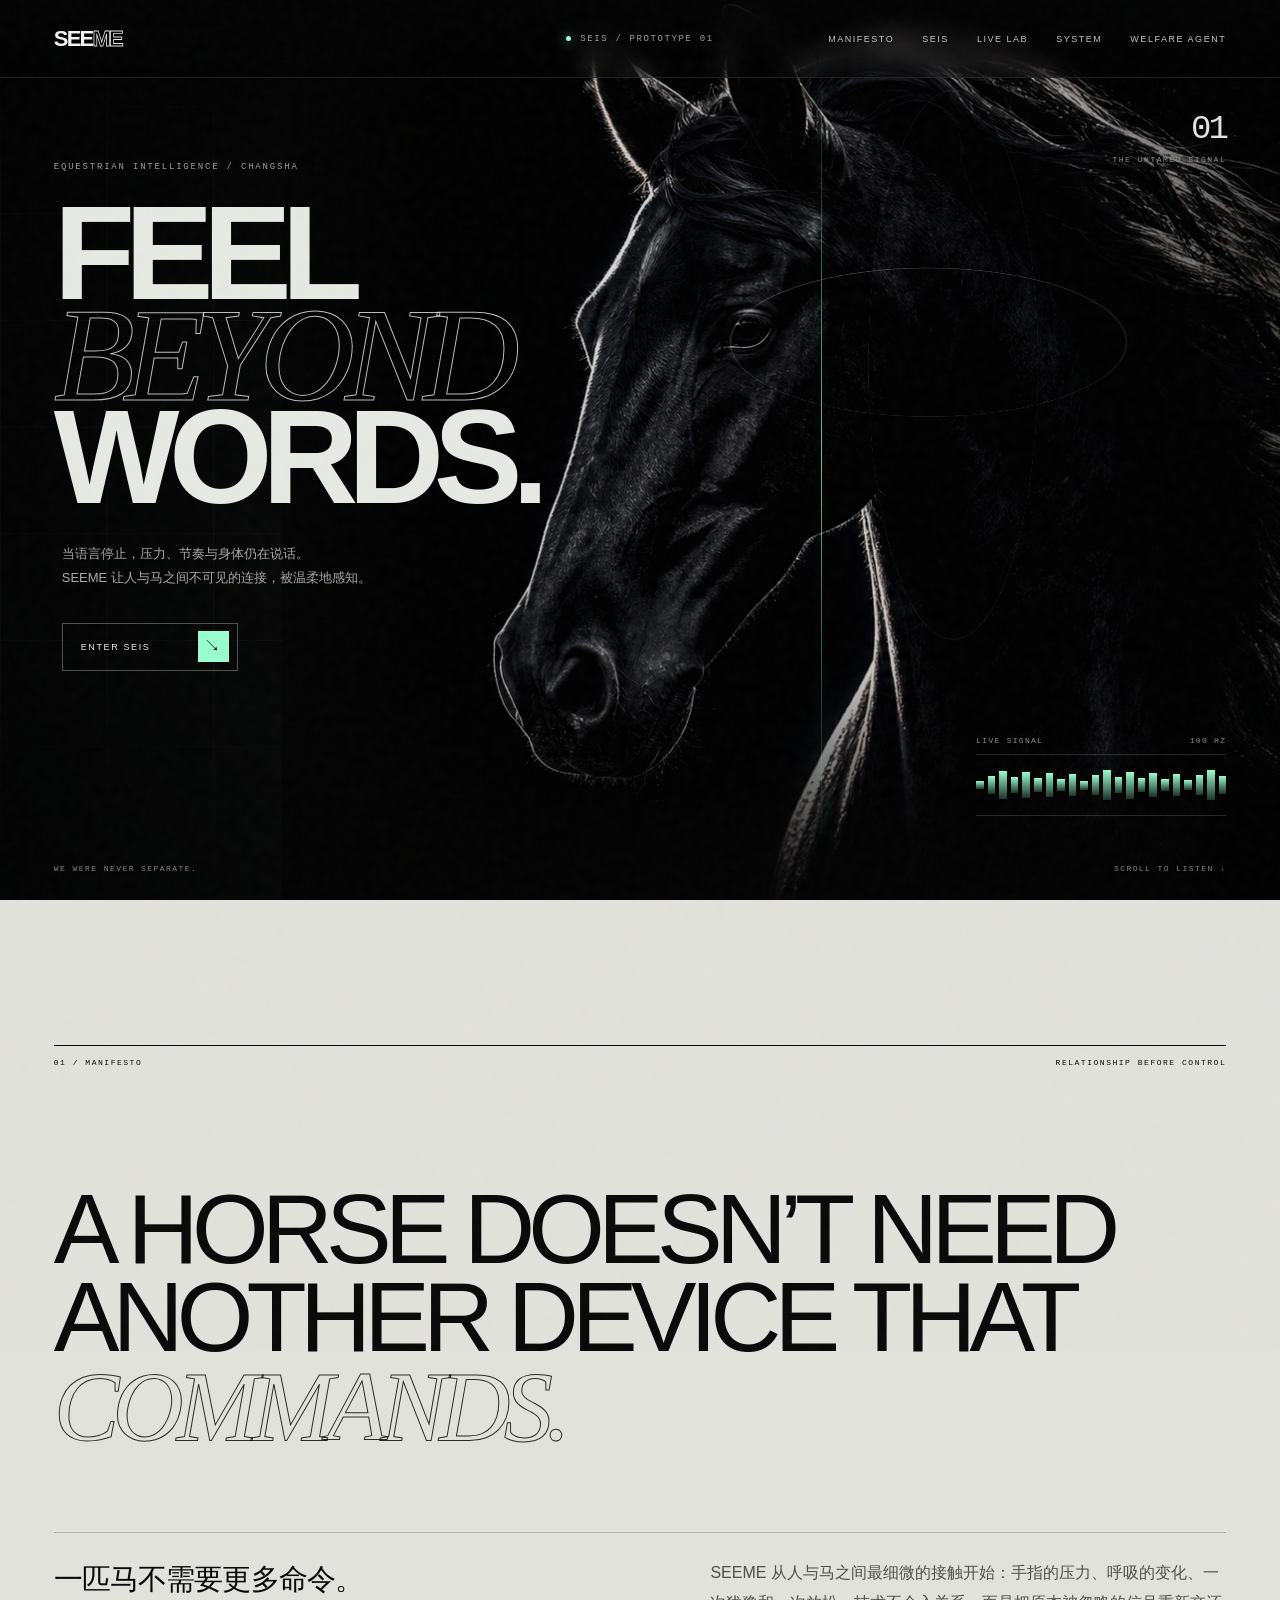
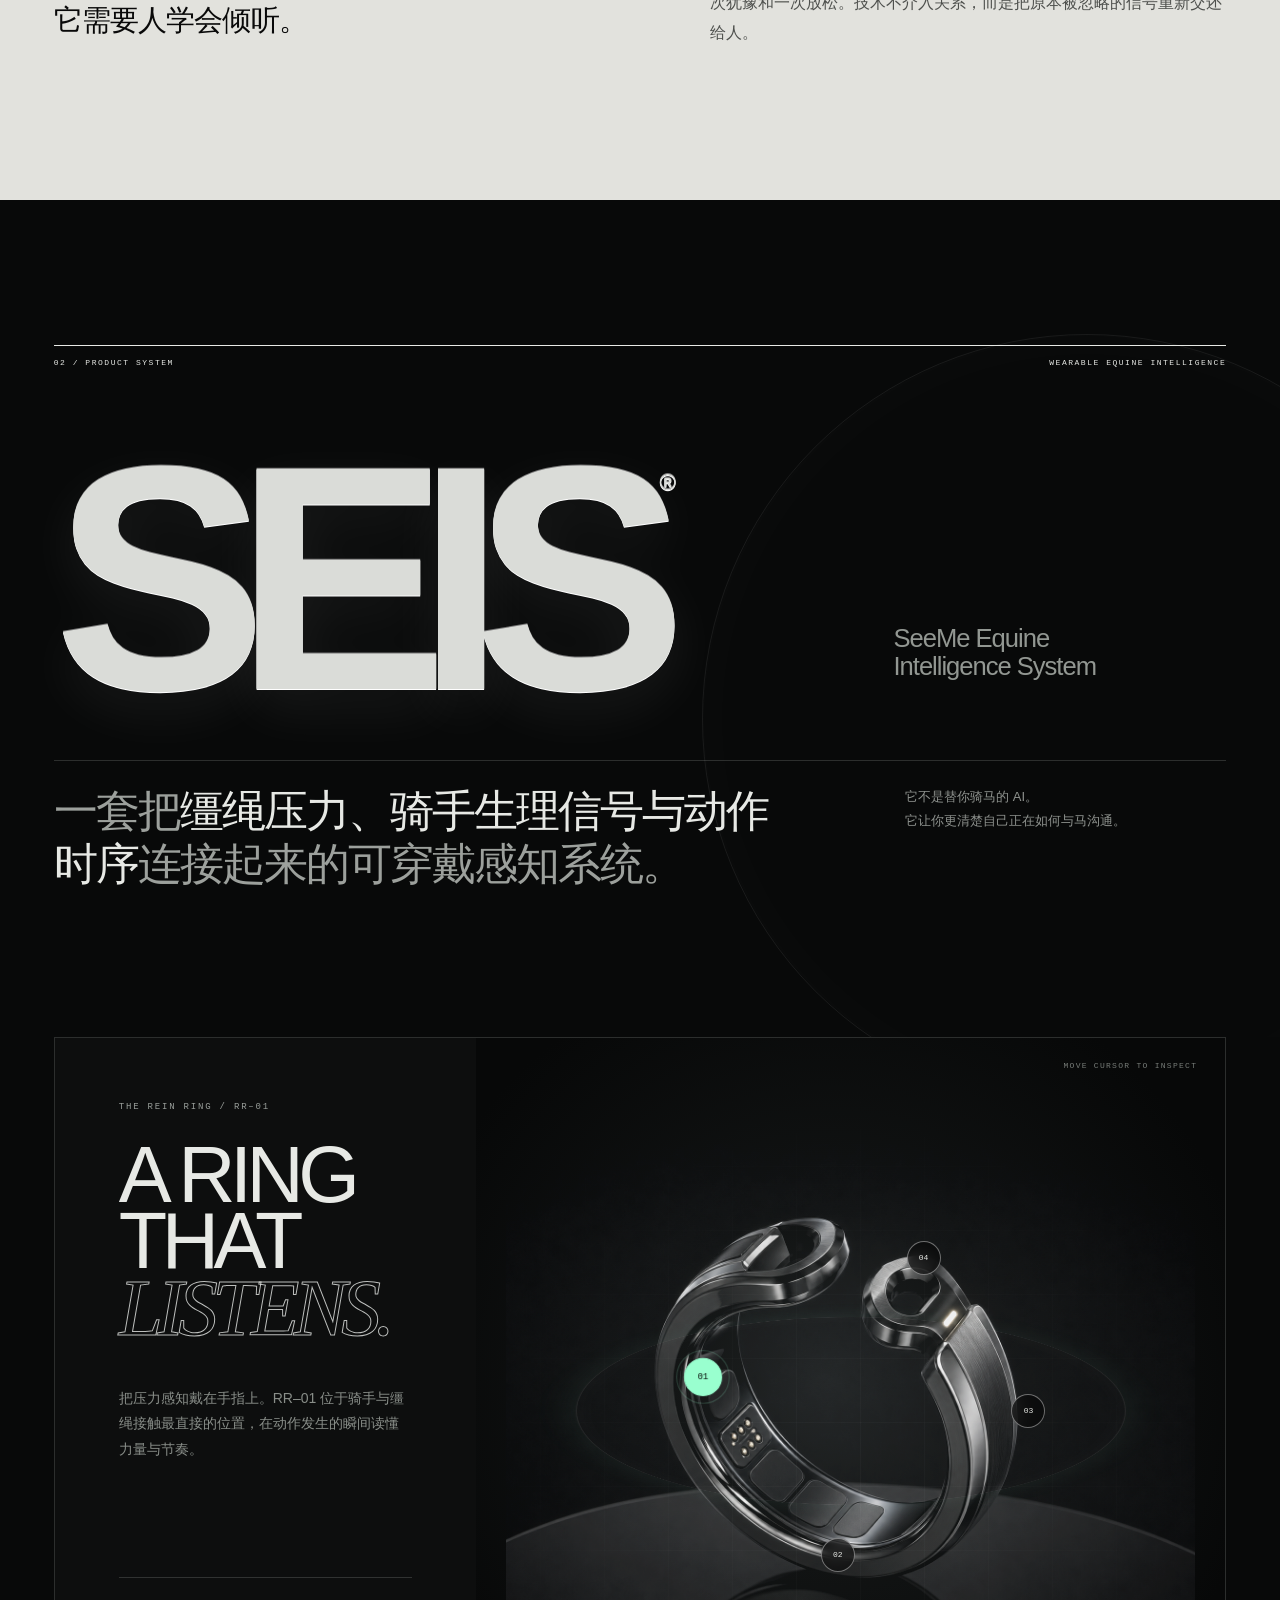
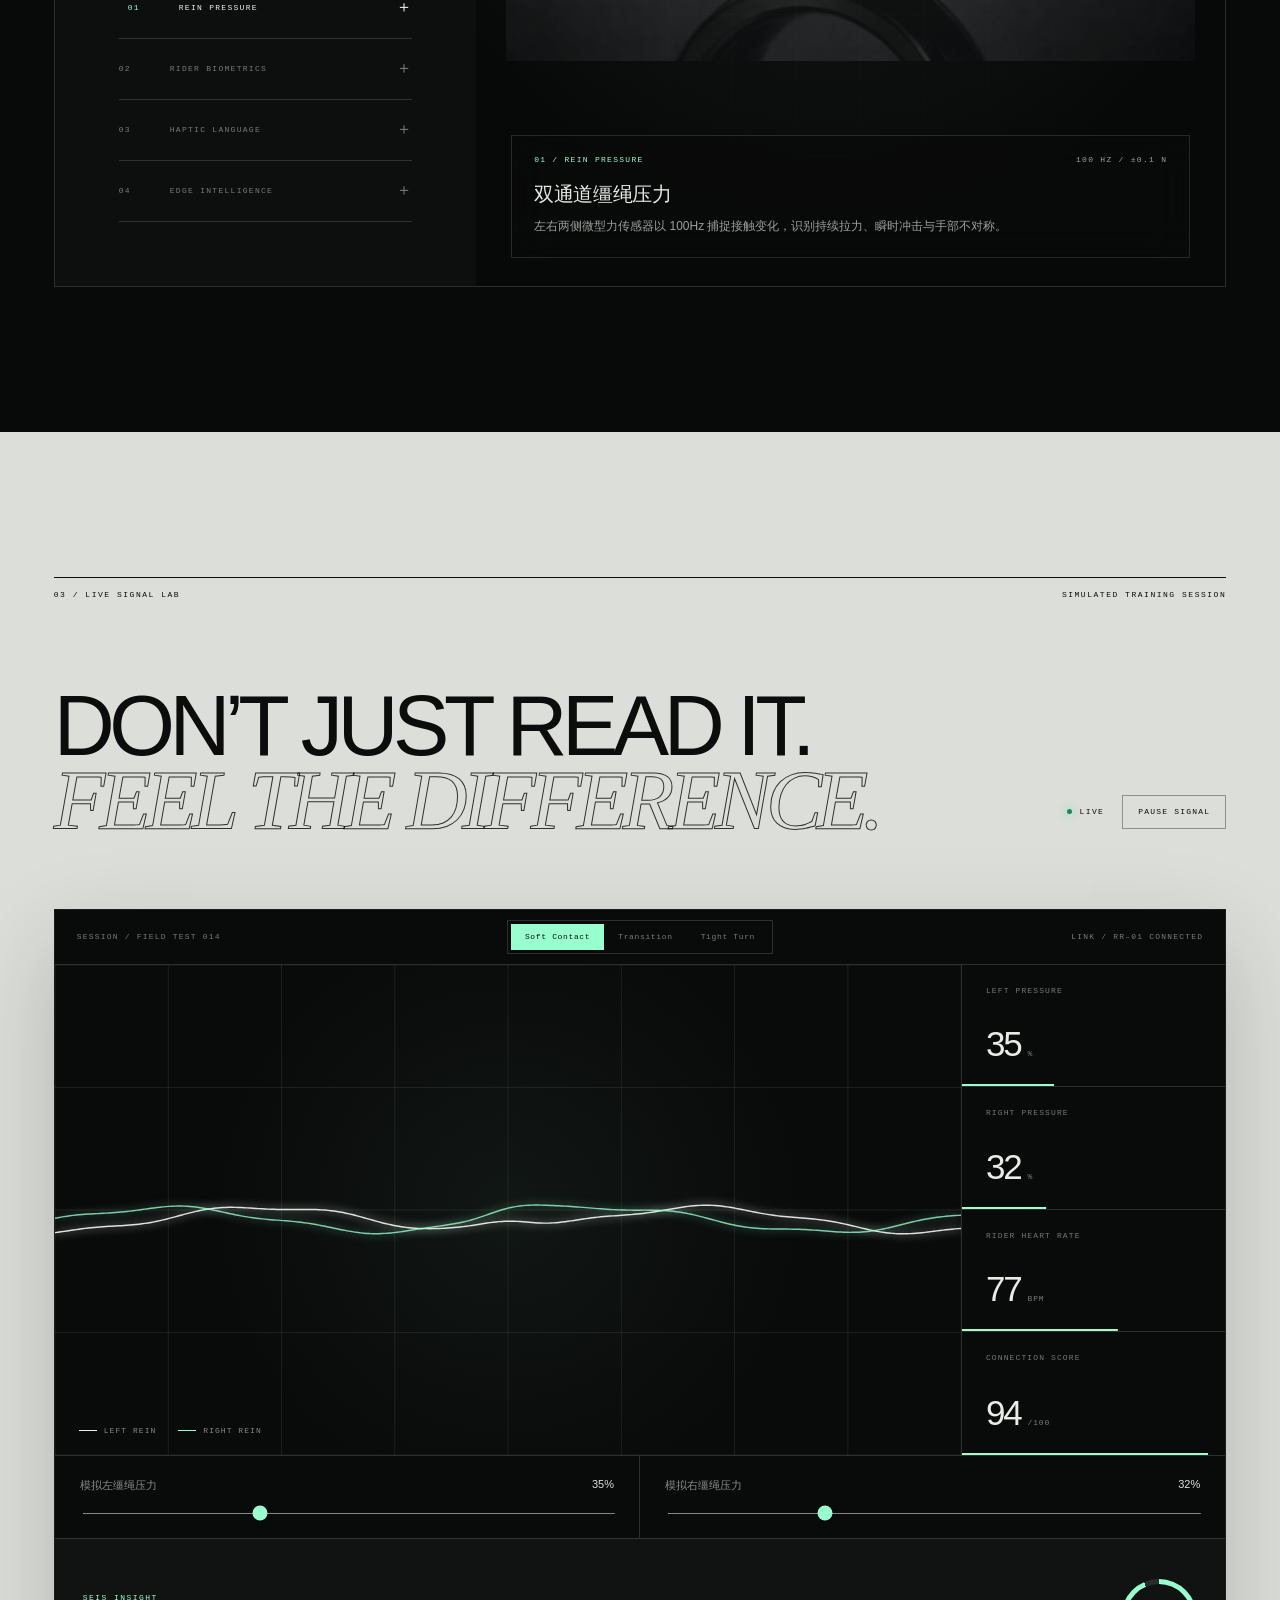
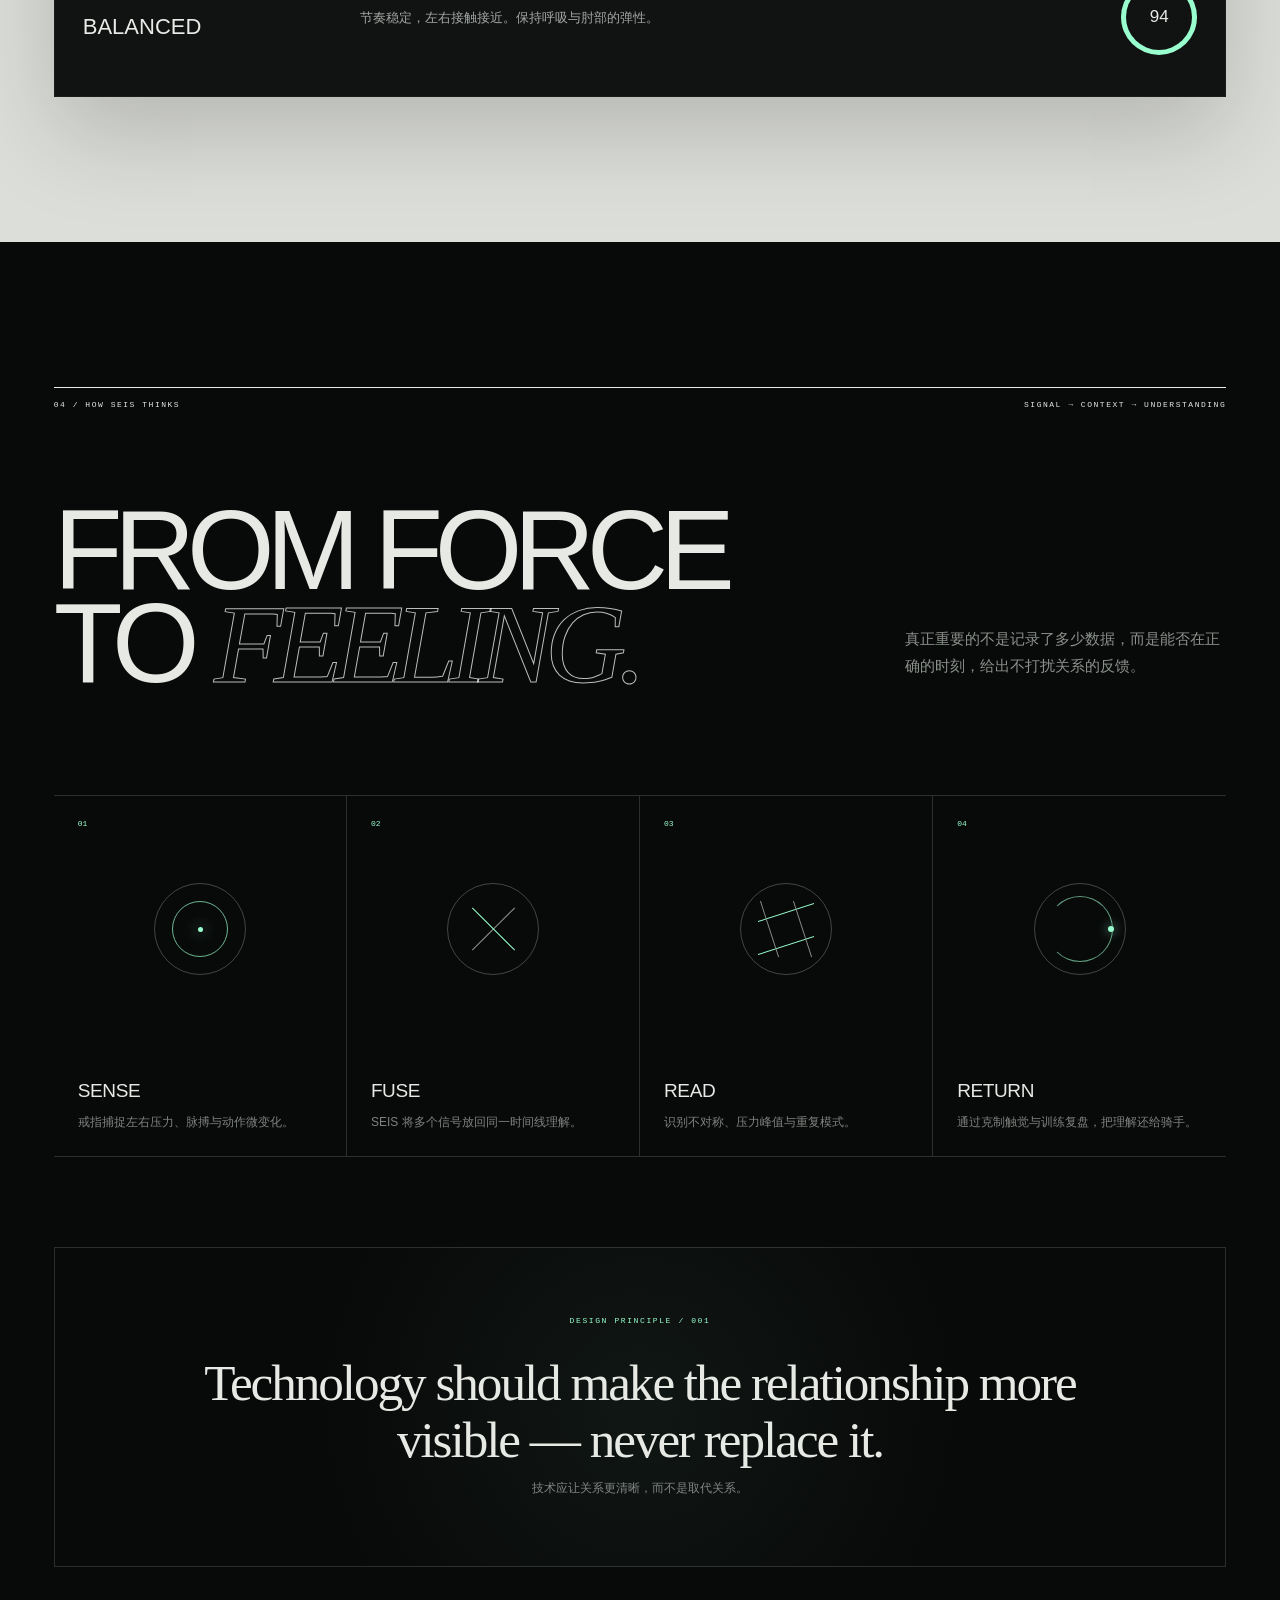
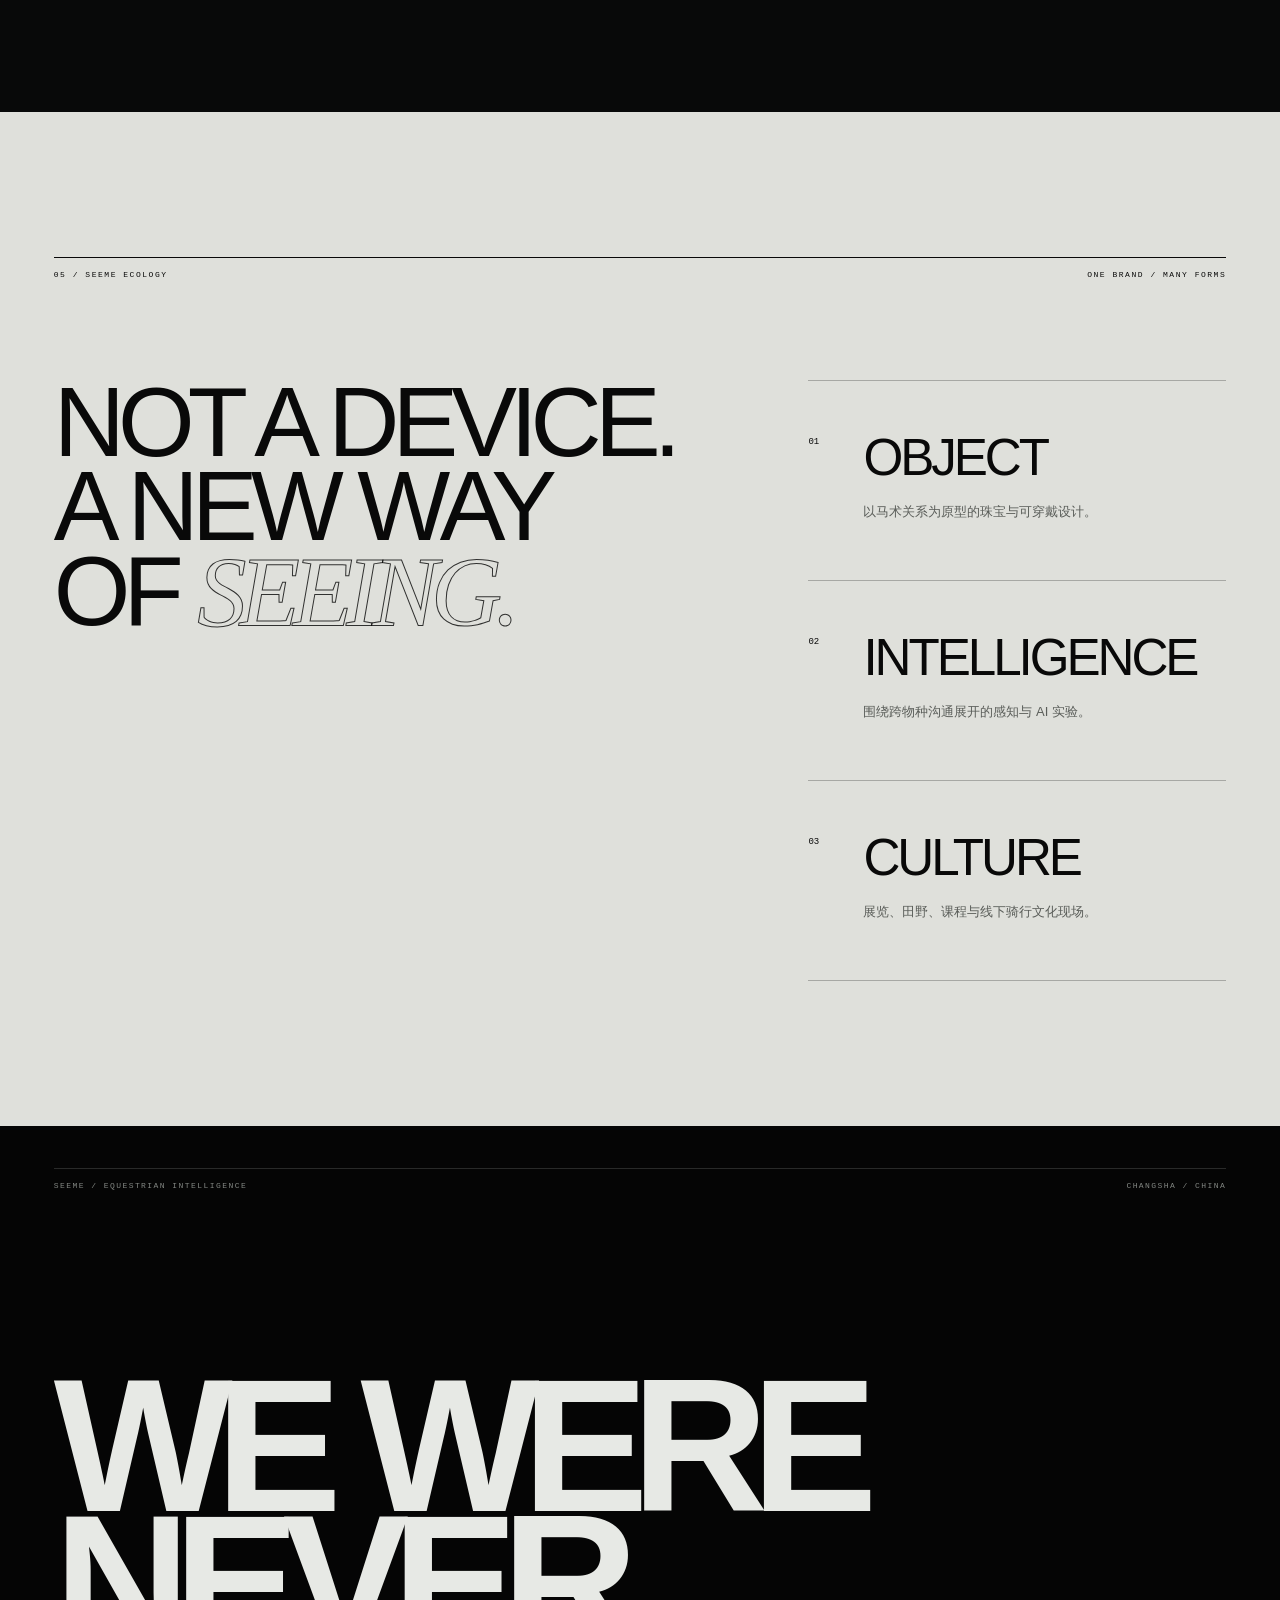
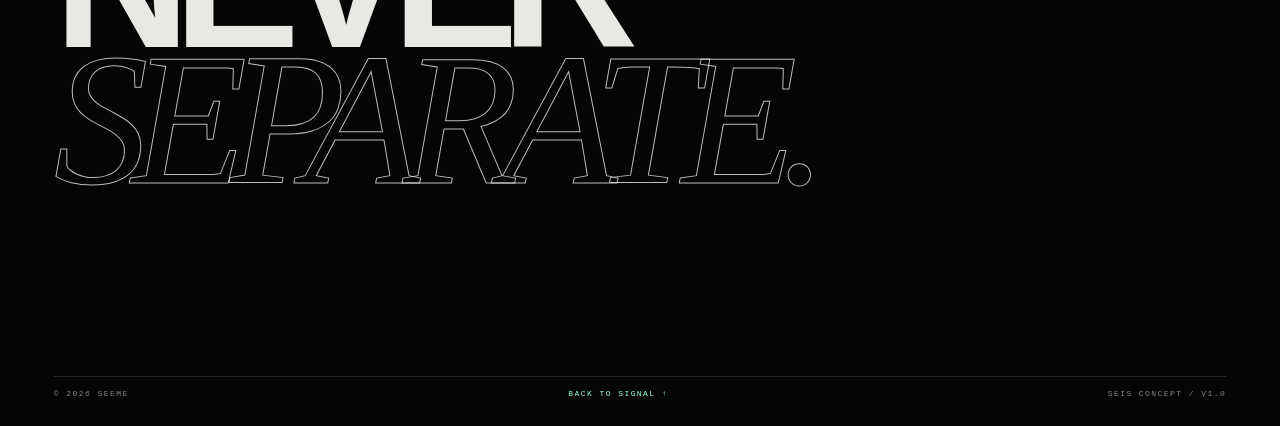
==== index.html @ 35cd60a3 "Publish SEEME homepage and Welfare Agent frontend" ====
<!doctype html>
<html lang="zh-CN">
<head>
  <meta charset="utf-8">
  <base href="/seeme-rings/">
  <meta name="viewport" content="width=device-width, initial-scale=1">
  <meta name="theme-color" content="#050505">
  <meta name="description" content="SEEME 以黑马为视觉核心，通过 SEIS 戒指连接缰绳压力、骑手心率与人与马之间不可见的交流。">
  <meta property="og:title" content="SEEME — SeeMe Equine Intelligence System">
  <meta property="og:description" content="Feel beyond words. 一套把缰绳压力、骑手生理信号与动作时序连接起来的可穿戴感知系统。">
  <meta property="og:type" content="website">
  <title>SEEME — SeeMe Equine Intelligence System</title>
  <link rel="icon" href="/seis-ring.png">
  <link rel="stylesheet" href="/styles.css">
</head>
<body>
  <div class="grain" aria-hidden="true"></div>
  <div class="scroll-progress" aria-hidden="true"></div>

  <header class="site-header">
    <a class="brand" href="#top" aria-label="SEEME 首页">SEE<span>ME</span></a>
    <div class="header-status"><i></i> SEIS / PROTOTYPE 01</div>
    <nav class="nav-links" aria-label="主导航">
      <a href="#philosophy">Manifesto</a>
      <a href="#seis">SEIS</a>
      <a href="#lab">Live Lab</a>
      <a href="#system">System</a>
      <a href="./agent.html">Welfare Agent</a>
    </nav>
    <button class="menu-button" type="button" aria-expanded="false" aria-label="打开导航"><span></span><span></span></button>
  </header>

  <main>
    <section class="hero" id="top">
      <div class="hero-orbit orbit-one" aria-hidden="true"></div>
      <div class="hero-orbit orbit-two" aria-hidden="true"></div>
      <div class="hero-beam" aria-hidden="true"></div>
      <div class="hero-horse-wrap">
        <img src="/seeme-horse-hero.png" alt="银色轮廓光中的黑马" class="hero-horse">
        <div class="horse-scan" aria-hidden="true"></div>
      </div>

      <div class="hero-index"><span>01</span><span>THE UNTAMED SIGNAL</span></div>
      <div class="hero-copy">
        <p class="eyebrow">EQUESTRIAN INTELLIGENCE / CHANGSHA</p>
        <h1>FEEL<br><em>BEYOND</em><br>WORDS.</h1>
        <p class="hero-intro">当语言停止，压力、节奏与身体仍在说话。<br>SEEME 让人与马之间不可见的连接，被温柔地感知。</p>
        <a class="hero-cta" href="#seis"><span>ENTER SEIS</span><b>↘</b></a>
      </div>

      <div class="hero-telemetry" aria-hidden="true"><span>LIVE SIGNAL</span><b>100 HZ</b></div>
      <div class="hero-footer"><span>WE WERE NEVER SEPARATE.</span><span>SCROLL TO LISTEN ↓</span></div>
    </section>

    <section class="philosophy section" id="philosophy">
      <div class="section-meta reveal"><span>01 / MANIFESTO</span><span>RELATIONSHIP BEFORE CONTROL</span></div>
      <p class="manifesto reveal">A HORSE DOESN’T NEED<br>ANOTHER DEVICE THAT<br><em>COMMANDS.</em></p>
      <div class="manifesto-lower reveal">
        <span class="manifesto-cn">一匹马不需要更多命令。<br>它需要人学会倾听。</span>
        <p>SEEME 从人与马之间最细微的接触开始：手指的压力、呼吸的变化、一次犹豫和一次放松。技术不介入关系，而是把原本被忽略的信号重新交还给人。</p>
      </div>
    </section>

    <section class="seis-intro section" id="seis">
      <div class="section-meta reveal"><span>02 / PRODUCT SYSTEM</span><span>WEARABLE EQUINE INTELLIGENCE</span></div>
      <div class="seis-title reveal">
        <h2>SEIS<sup>®</sup></h2>
        <p>SeeMe Equine<br>Intelligence System</p>
      </div>
      <div class="seis-definition reveal">
        <p>一套把<strong>缰绳压力、骑手生理信号与动作时序</strong>连接起来的可穿戴感知系统。</p>
        <span>它不是替你骑马的 AI。<br>它让你更清楚自己正在如何与马沟通。</span>
      </div>
    </section>

    <section class="ring-lab section">
      <div class="ring-grid">
        <div class="ring-copy reveal">
          <p class="eyebrow">THE REIN RING / RR–01</p>
          <h2>A RING<br>THAT <em>LISTENS.</em></h2>
          <p class="ring-summary">把压力感知戴在手指上。RR–01 位于骑手与缰绳接触最直接的位置，在动作发生的瞬间读懂力量与节奏。</p>
          <div class="detail-tabs" role="tablist" aria-label="戒指功能详情">
            <button class="active" type="button" role="tab" aria-selected="true" data-detail="0"><span>01</span><b>REIN PRESSURE</b><i>＋</i></button>
            <button type="button" role="tab" aria-selected="false" data-detail="1"><span>02</span><b>RIDER BIOMETRICS</b><i>＋</i></button>
            <button type="button" role="tab" aria-selected="false" data-detail="2"><span>03</span><b>HAPTIC LANGUAGE</b><i>＋</i></button>
            <button type="button" role="tab" aria-selected="false" data-detail="3"><span>04</span><b>EDGE INTELLIGENCE</b><i>＋</i></button>
          </div>
        </div>

        <div class="ring-stage reveal">
          <div class="ring-halo" aria-hidden="true"></div>
          <div class="ring-image-wrap"><img src="/seis-ring.png" alt="SEIS RR–01 黑钛智能缰绳戒指" class="ring-image"></div>
          <button class="hotspot hotspot-1 active" type="button" data-detail="0" aria-label="查看双通道缰绳压力"><span>01</span></button>
          <button class="hotspot hotspot-2" type="button" data-detail="1" aria-label="查看骑手生理信号"><span>02</span></button>
          <button class="hotspot hotspot-3" type="button" data-detail="2" aria-label="查看触觉反馈"><span>03</span></button>
          <button class="hotspot hotspot-4" type="button" data-detail="3" aria-label="查看端侧智能"><span>04</span></button>
          <div class="ring-readout" aria-live="polite">
            <div><span class="detail-label">01 / REIN PRESSURE</span><b class="detail-spec">100 HZ / ±0.1 N</b></div>
            <h3 class="detail-title">双通道缰绳压力</h3>
            <p class="detail-text">左右两侧微型力传感器以 100Hz 捕捉接触变化，识别持续拉力、瞬时冲击与手部不对称。</p>
          </div>
          <span class="drag-note">MOVE CURSOR TO INSPECT</span>
        </div>
      </div>
    </section>

    <section class="live-lab section" id="lab">
      <div class="section-meta reveal"><span>03 / LIVE SIGNAL LAB</span><span>SIMULATED TRAINING SESSION</span></div>
      <div class="lab-head reveal">
        <h2>DON’T JUST READ IT.<br><em>FEEL THE DIFFERENCE.</em></h2>
        <div><span class="live-dot is-live">LIVE</span><button class="signal-toggle" type="button">PAUSE SIGNAL</button></div>
      </div>

      <div class="lab-console reveal">
        <div class="console-top">
          <span>SESSION / FIELD TEST 014</span>
          <div class="mode-switch" aria-label="训练情景">
            <button class="active" type="button" data-mode="contact">Soft Contact</button>
            <button type="button" data-mode="transition">Transition</button>
            <button type="button" data-mode="turn">Tight Turn</button>
          </div>
          <span>LINK / RR–01 CONNECTED</span>
        </div>

        <div class="console-main">
          <div class="signal-visual">
            <canvas class="waveform" aria-label="左右缰绳压力实时波形"></canvas>
            <div class="signal-legend"><span><i class="legend-left"></i>LEFT REIN</span><span><i class="legend-right"></i>RIGHT REIN</span></div>
          </div>
          <div class="live-metrics">
            <article><span>LEFT PRESSURE</span><strong><span class="left-value">31</span><small>%</small></strong><i class="left-bar"></i></article>
            <article><span>RIGHT PRESSURE</span><strong><span class="right-value">34</span><small>%</small></strong><i class="right-bar"></i></article>
            <article><span>RIDER HEART RATE</span><strong><span class="heart-value">78</span><small>BPM</small></strong><i class="heart-bar"></i></article>
            <article><span>CONNECTION SCORE</span><strong><span class="score-value">94</span><small>/100</small></strong><i class="score-bar"></i></article>
          </div>
        </div>

        <div class="pressure-controls">
          <label><span>模拟左缰绳压力</span><b class="left-control-value">31%</b><input class="left-range" type="range" min="10" max="86" value="31"></label>
          <label><span>模拟右缰绳压力</span><b class="right-control-value">34%</b><input class="right-range" type="range" min="10" max="86" value="34"></label>
        </div>

        <div class="seis-insight">
          <div><span>SEIS INSIGHT</span><strong class="state-value">BALANCED</strong></div>
          <p class="signal-note">节奏稳定，左右接触接近。保持呼吸与肘部的弹性。</p>
          <b class="balance-ring"><span>94</span></b>
        </div>
      </div>
    </section>

    <section class="system section" id="system">
      <div class="section-meta reveal"><span>04 / HOW SEIS THINKS</span><span>SIGNAL → CONTEXT → UNDERSTANDING</span></div>
      <div class="system-head reveal">
        <h2>FROM FORCE<br>TO <em>FEELING.</em></h2>
        <p>真正重要的不是记录了多少数据，而是能否在正确的时刻，给出不打扰关系的反馈。</p>
      </div>
      <div class="system-flow reveal">
        <article><span>01</span><i class="flow-sensor"></i><h3>SENSE</h3><p>戒指捕捉左右压力、脉搏与动作微变化。</p></article>
        <article><span>02</span><i class="flow-fusion"></i><h3>FUSE</h3><p>SEIS 将多个信号放回同一时间线理解。</p></article>
        <article><span>03</span><i class="flow-read"></i><h3>READ</h3><p>识别不对称、压力峰值与重复模式。</p></article>
        <article><span>04</span><i class="flow-return"></i><h3>RETURN</h3><p>通过克制触觉与训练复盘，把理解还给骑手。</p></article>
      </div>
      <div class="system-note reveal">
        <span>DESIGN PRINCIPLE / 001</span>
        <p>Technology should make the relationship more visible — never replace it.</p>
        <b>技术应让关系更清晰，而不是取代关系。</b>
      </div>
    </section>

    <section class="brand-ecology section">
      <div class="section-meta reveal"><span>05 / SEEME ECOLOGY</span><span>ONE BRAND / MANY FORMS</span></div>
      <div class="ecology-grid">
        <div class="ecology-title reveal"><h2>NOT A DEVICE.<br>A NEW WAY<br>OF <em>SEEING.</em></h2></div>
        <div class="ecology-items reveal">
          <article><span>01</span><h3>OBJECT</h3><p>以马术关系为原型的珠宝与可穿戴设计。</p></article>
          <article><span>02</span><h3>INTELLIGENCE</h3><p>围绕跨物种沟通展开的感知与 AI 实验。</p></article>
          <article><span>03</span><h3>CULTURE</h3><p>展览、田野、课程与线下骑行文化现场。</p></article>
        </div>
      </div>
    </section>
  </main>

  <footer class="footer">
    <div class="footer-kicker"><span>SEEME / EQUESTRIAN INTELLIGENCE</span><span>CHANGSHA / CHINA</span></div>
    <p>WE WERE<br>NEVER<br><em>SEPARATE.</em></p>
    <div class="footer-bottom"><span>© 2026 SEEME</span><a href="#top">BACK TO SIGNAL ↑</a><span>SEIS CONCEPT / V1.0</span></div>
  </footer>

  <script src="/seeme.js" defer></script>
</body>
</html>
---- styles.css ----
:root {
  --black: #050505;
  --ink: #0a0a0a;
  --carbon: #0e0f0f;
  --graphite: #171919;
  --silver: #c8cbc8;
  --mist: #e7e9e5;
  --acid: #99ffcf;
  --muted: #858986;
  --line: rgba(231, 233, 229, 0.16);
  --page: clamp(22px, 4.2vw, 72px);
}

* { box-sizing: border-box; }

html {
  scroll-behavior: smooth;
  background: var(--black);
}

body {
  margin: 0;
  background: var(--black);
  color: var(--mist);
  font-family: "Helvetica Neue", "Arial Narrow", Arial, "PingFang SC", "Microsoft YaHei", sans-serif;
  overflow-x: hidden;
}

button, input { font: inherit; }
button, a { -webkit-tap-highlight-color: transparent; }
a { color: inherit; text-decoration: none; }
button { color: inherit; }
::selection { color: #050505; background: var(--acid); }

.grain {
  position: fixed;
  inset: -50%;
  z-index: 500;
  pointer-events: none;
  opacity: 0.035;
  background-image: url("data:image/svg+xml,%3Csvg viewBox='0 0 180 180' xmlns='http://www.w3.org/2000/svg'%3E%3Cfilter id='noise'%3E%3CfeTurbulence type='fractalNoise' baseFrequency='.95' numOctaves='4' stitchTiles='stitch'/%3E%3C/filter%3E%3Crect width='100%25' height='100%25' filter='url(%23noise)' opacity='.82'/%3E%3C/svg%3E");
  animation: grain 0.22s steps(2) infinite;
}

.scroll-progress {
  position: fixed;
  top: 0;
  left: 0;
  right: 0;
  height: 2px;
  z-index: 900;
  background: var(--acid);
  transform-origin: left;
}

.site-header {
  position: fixed;
  z-index: 300;
  top: 0;
  left: 0;
  right: 0;
  height: 78px;
  padding: 0 var(--page);
  display: grid;
  grid-template-columns: 1fr auto 1fr;
  align-items: center;
  border-bottom: 1px solid rgba(255,255,255,.1);
  color: #f2f3ef;
  background: linear-gradient(to bottom, rgba(4,4,4,.7), rgba(4,4,4,.12));
  backdrop-filter: blur(12px);
}

.brand {
  width: max-content;
  font-size: 22px;
  font-weight: 700;
  letter-spacing: -0.08em;
}

.brand span { color: transparent; -webkit-text-stroke: 0.8px #e9e9e6; }

.header-status {
  display: flex;
  align-items: center;
  gap: 9px;
  font-family: ui-monospace, SFMono-Regular, Menlo, monospace;
  font-size: 9px;
  letter-spacing: .18em;
  color: #9ca09d;
}

.header-status i,
.live-dot::before {
  width: 5px;
  height: 5px;
  border-radius: 50%;
  background: var(--acid);
  box-shadow: 0 0 12px var(--acid);
}

.nav-links {
  justify-self: end;
  display: flex;
  gap: 28px;
  font-size: 9px;
  letter-spacing: .17em;
  text-transform: uppercase;
}

.nav-links a { position: relative; color: #c5c7c3; transition: color .3s ease; }
.nav-links a::after { content: ""; position: absolute; left: 0; right: 0; bottom: -7px; height: 1px; background: var(--acid); transform: scaleX(0); transform-origin: right; transition: transform .35s ease; }
.nav-links a:hover { color: #fff; }
.nav-links a:hover::after { transform: scaleX(1); transform-origin: left; }

.menu-button { display: none; }

.hero {
  position: relative;
  min-height: 100svh;
  isolation: isolate;
  overflow: hidden;
  background:
    radial-gradient(circle at 63% 48%, rgba(96,103,100,.15), transparent 23%),
    linear-gradient(135deg, #030303 0%, #090a0a 55%, #020202 100%);
}

.hero::before {
  content: "";
  position: absolute;
  inset: 0;
  z-index: -1;
  background-image: linear-gradient(rgba(255,255,255,.035) 1px, transparent 1px), linear-gradient(90deg, rgba(255,255,255,.035) 1px, transparent 1px);
  background-size: 8.333vw 8.333vw;
  mask-image: linear-gradient(to bottom, transparent, black 22%, black 75%, transparent);
}

.hero::after {
  content: "";
  position: absolute;
  inset: 0;
  z-index: 5;
  pointer-events: none;
  background: radial-gradient(circle at 50% 45%, transparent 20%, rgba(0,0,0,.15) 58%, rgba(0,0,0,.72) 110%);
}

.hero-horse-wrap {
  position: absolute;
  z-index: 1;
  inset: -2% -3% -2% 22%;
  transition: transform .45s cubic-bezier(.2,.8,.2,1);
  will-change: transform;
}

.hero-horse-wrap::after {
  content: "";
  position: absolute;
  inset: 0;
  background: linear-gradient(90deg, #050505 0%, transparent 25%, transparent 78%, rgba(0,0,0,.45) 100%), linear-gradient(0deg, #050505 0%, transparent 26%);
}

.hero-horse {
  width: 100%;
  height: 100%;
  object-fit: cover;
  object-position: 60% center;
  filter: contrast(1.08) brightness(.84);
}

.horse-scan {
  position: absolute;
  z-index: 2;
  top: 9%;
  bottom: 8%;
  left: 52%;
  width: 1px;
  background: linear-gradient(to bottom, transparent, rgba(153,255,207,.75), transparent);
  box-shadow: 0 0 18px rgba(153,255,207,.32);
  animation: horse-scan 7s ease-in-out infinite;
}

.hero-beam {
  position: absolute;
  z-index: 0;
  top: -48%;
  left: 58%;
  width: 17vw;
  height: 170%;
  opacity: .25;
  background: linear-gradient(90deg, transparent, rgba(255,255,255,.11), transparent);
  filter: blur(18px);
  transition: transform .6s cubic-bezier(.2,.8,.2,1);
}

.hero-orbit {
  position: absolute;
  z-index: 2;
  border: 1px solid rgba(228,232,228,.18);
  border-radius: 50%;
  pointer-events: none;
}

.orbit-one { width: 31vw; height: 31vw; right: 12%; top: 16%; transform: rotateX(68deg) rotateZ(-12deg); box-shadow: 0 -1px 0 rgba(255,255,255,.28); animation: orbit 14s linear infinite; }
.orbit-two { width: 43vw; height: 43vw; right: 4%; top: 10%; transform: rotateY(72deg) rotateZ(30deg); border-color: rgba(153,255,207,.12); animation: orbit-reverse 19s linear infinite; }

.hero-copy {
  position: absolute;
  z-index: 10;
  top: 18%;
  left: var(--page);
  width: min(730px, 63vw);
}

.eyebrow {
  margin: 0 0 30px;
  font-family: ui-monospace, SFMono-Regular, Menlo, monospace;
  font-size: 9px;
  letter-spacing: .2em;
  color: #999e9a;
}

.hero h1 {
  margin: 0;
  font-size: clamp(74px, 10.4vw, 170px);
  line-height: .76;
  font-weight: 560;
  letter-spacing: -.078em;
  text-transform: uppercase;
}

.hero h1 em,
.manifesto em,
.ring-copy h2 em,
.lab-head h2 em,
.system-head h2 em,
.ecology-title h2 em,
.footer em {
  font-family: Georgia, "Times New Roman", serif;
  font-weight: 400;
  color: transparent;
  -webkit-text-stroke: 1px rgba(233,235,232,.8);
}

.hero-intro {
  margin: 34px 0 0 8px;
  max-width: 430px;
  font-size: 13px;
  line-height: 1.85;
  color: #a5a9a5;
}

.hero-cta {
  margin: 33px 0 0 8px;
  width: 176px;
  height: 48px;
  display: flex;
  align-items: center;
  justify-content: space-between;
  padding: 0 8px 0 18px;
  border: 1px solid rgba(255,255,255,.3);
  font-size: 9px;
  letter-spacing: .18em;
  overflow: hidden;
  transition: background .35s, color .35s, border .35s;
}

.hero-cta b { display: grid; place-items: center; width: 31px; height: 31px; background: var(--acid); color: #07100b; font-size: 16px; font-weight: 400; }
.hero-cta:hover { background: #eef0ec; color: #090909; border-color: #eef0ec; }

.hero-index {
  position: absolute;
  z-index: 10;
  right: var(--page);
  top: 110px;
  display: flex;
  flex-direction: column;
  align-items: flex-end;
  gap: 7px;
  font-family: ui-monospace, SFMono-Regular, Menlo, monospace;
  font-size: 8px;
  letter-spacing: .19em;
  color: #8c908d;
}
.hero-index span:first-child { font-size: 34px; color: #e1e3df; letter-spacing: -.08em; }

.hero-telemetry {
  position: absolute;
  z-index: 10;
  right: var(--page);
  bottom: 84px;
  width: 250px;
  height: 62px;
  display: flex;
  align-items: center;
  gap: 4px;
  border-top: 1px solid var(--line);
  border-bottom: 1px solid var(--line);
}

.hero-telemetry > span,
.hero-telemetry > b {
  position: absolute;
  top: -18px;
  font: 8px/1 ui-monospace, SFMono-Regular, Menlo, monospace;
  letter-spacing: .16em;
  color: #858a86;
}
.hero-telemetry > b { left: auto; right: 0; font-weight: 400; }
.hero-telemetry i { flex: 1; min-height: 6px; background: linear-gradient(to top, rgba(153,255,207,.18), var(--acid)); animation: telemetry 2.2s ease-in-out infinite alternate; animation-delay: calc(var(--i, 1) * -.1s); }

.hero-footer {
  position: absolute;
  z-index: 10;
  bottom: 27px;
  left: var(--page);
  right: var(--page);
  display: flex;
  justify-content: space-between;
  font: 8px/1 ui-monospace, SFMono-Regular, Menlo, monospace;
  letter-spacing: .18em;
  color: #808481;
}

.section { position: relative; padding: 145px var(--page); }
.section-meta { display: flex; justify-content: space-between; padding-top: 12px; border-top: 1px solid currentColor; font: 8px/1.2 ui-monospace, SFMono-Regular, Menlo, monospace; letter-spacing: .19em; text-transform: uppercase; opacity: .62; }

.philosophy { background: #e2e2dd; color: #090909; min-height: 100svh; }
.manifesto { margin: 13vh 0 0; font-size: clamp(46px, 7.7vw, 126px); line-height: .9; letter-spacing: -.07em; font-weight: 520; }
.manifesto em { -webkit-text-stroke-color: rgba(10,10,10,.85); }
.manifesto-lower { margin-top: 80px; display: grid; grid-template-columns: 1fr 1fr; align-items: start; gap: 11vw; border-top: 1px solid rgba(0,0,0,.22); padding-top: 25px; }
.manifesto-cn { font-size: clamp(20px, 2.3vw, 35px); line-height: 1.4; letter-spacing: -.03em; }
.manifesto-lower p { max-width: 560px; margin: 0; color: #4e504d; font-size: 16px; line-height: 1.9; }

.seis-intro { background: #080909; min-height: 92svh; overflow: hidden; }
.seis-intro::before { content: ""; position: absolute; width: 60vw; height: 60vw; border: 1px solid rgba(255,255,255,.07); border-radius: 50%; right: -15vw; top: 16%; box-shadow: inset 0 0 80px rgba(255,255,255,.025); }
.seis-title { margin-top: 12vh; display: grid; grid-template-columns: 1.4fr .6fr; align-items: end; gap: 30px; }
.seis-title h2 { margin: 0; font-size: clamp(130px, 25vw, 420px); line-height: .64; letter-spacing: -.1em; font-weight: 620; color: #dadcd8; text-shadow: 0 1px 0 #fff, 0 -1px 0 #777, 0 18px 55px rgba(255,255,255,.08); }
.seis-title sup { font-size: .07em; vertical-align: top; letter-spacing: 0; margin-left: .2em; }
.seis-title > p { margin: 0 0 0 10px; font-size: clamp(18px, 2vw, 32px); line-height: 1.08; letter-spacing: -.04em; color: #929792; }
.seis-definition { margin-top: 80px; display: grid; grid-template-columns: 1.4fr .6fr; gap: 8vw; padding-top: 24px; border-top: 1px solid var(--line); }
.seis-definition p { margin: 0; max-width: 900px; font-size: clamp(25px, 3.4vw, 56px); line-height: 1.22; letter-spacing: -.045em; color: #9ca09c; }
.seis-definition p strong { color: #e7e9e5; font-weight: 420; }
.seis-definition span { color: #8e928e; font-size: 13px; line-height: 1.8; }

.ring-lab { padding-top: 0; background: #080909; }
.ring-grid { display: grid; grid-template-columns: .72fr 1.28fr; min-height: 850px; border: 1px solid var(--line); }
.ring-copy { padding: clamp(35px, 5vw, 78px); display: flex; flex-direction: column; background: #0d0e0e; }
.ring-copy h2 { margin: 0; font-size: clamp(57px, 6.2vw, 104px); line-height: .84; letter-spacing: -.07em; font-weight: 520; }
.ring-summary { margin: 44px 0 60px; max-width: 480px; color: #898e89; font-size: 14px; line-height: 1.85; }
.detail-tabs { margin-top: auto; border-top: 1px solid var(--line); }
.detail-tabs button { width: 100%; display: grid; grid-template-columns: 35px 1fr auto; gap: 16px; align-items: center; min-height: 61px; padding: 0; border: 0; border-bottom: 1px solid var(--line); background: transparent; cursor: pointer; text-align: left; color: #777c78; transition: color .25s, padding .25s; }
.detail-tabs button span, .detail-tabs button b { font: 8px/1 ui-monospace, SFMono-Regular, Menlo, monospace; letter-spacing: .16em; }
.detail-tabs button b { font-weight: 400; }
.detail-tabs button i { font-style: normal; font-weight: 200; }
.detail-tabs button:hover, .detail-tabs button.active { color: #f0f2ee; padding-left: 9px; }
.detail-tabs button.active span { color: var(--acid); }

.ring-stage { position: relative; min-width: 0; overflow: hidden; background: radial-gradient(circle at 47% 41%, #202323 0%, #111313 28%, #070808 69%); }
.ring-stage::before { content: ""; position: absolute; inset: 0; background-image: linear-gradient(rgba(255,255,255,.026) 1px, transparent 1px), linear-gradient(90deg, rgba(255,255,255,.026) 1px, transparent 1px); background-size: 64px 64px; mask-image: radial-gradient(circle, black, transparent 75%); }
.ring-halo { position: absolute; left: 50%; top: 44%; width: min(43vw, 650px); height: min(43vw, 650px); border: 1px solid rgba(255,255,255,.1); border-radius: 50%; transform: translate(-50%,-50%) rotateX(70deg); box-shadow: 0 0 50px rgba(153,255,207,.07), inset 0 0 40px rgba(255,255,255,.03); }
.ring-image-wrap { position: absolute; inset: 7% 4% 21%; transition: transform .45s cubic-bezier(.2,.8,.2,1); }
.ring-image { width: 100%; height: 100%; object-fit: contain; mix-blend-mode: screen; filter: contrast(1.08) brightness(.93); }
.ring-readout { position: absolute; z-index: 4; left: 35px; right: 35px; bottom: 28px; padding: 20px 22px; background: rgba(10,11,11,.72); border: 1px solid rgba(255,255,255,.13); backdrop-filter: blur(18px); }
.ring-readout > div { display: flex; justify-content: space-between; gap: 20px; color: var(--acid); font: 8px/1 ui-monospace, SFMono-Regular, Menlo, monospace; letter-spacing: .16em; }
.ring-readout > div b { color: #9ca09c; font-weight: 400; }
.ring-readout h3 { margin: 17px 0 8px; font-size: 20px; font-weight: 430; letter-spacing: -.02em; }
.ring-readout p { margin: 0; max-width: 630px; color: #9ca09c; font-size: 12px; line-height: 1.7; }
.drag-note { position: absolute; top: 24px; right: 28px; z-index: 4; font: 8px/1 ui-monospace, SFMono-Regular, Menlo, monospace; letter-spacing: .16em; color: #777c78; }

.hotspot { position: absolute; z-index: 5; display: grid; place-items: center; width: 34px; height: 34px; padding: 0; border: 1px solid rgba(255,255,255,.4); border-radius: 50%; background: rgba(5,5,5,.6); backdrop-filter: blur(8px); cursor: pointer; transition: transform .3s, background .3s, color .3s; }
.hotspot::after { content: ""; position: absolute; inset: -8px; border: 1px solid rgba(153,255,207,.18); border-radius: 50%; transform: scale(0); transition: transform .35s; }
.hotspot span { font: 8px/1 ui-monospace, SFMono-Regular, Menlo, monospace; }
.hotspot:hover, .hotspot.active { transform: scale(1.12); background: var(--acid); color: #07100b; border-color: var(--acid); }
.hotspot.active::after { transform: scale(1); animation: hotspot 1.7s ease-out infinite; }
.hotspot-1 { left: 28%; top: 38%; }
.hotspot-2 { left: 46%; top: 59%; }
.hotspot-3 { right: 24%; top: 42%; }
.hotspot-4 { right: 38%; top: 24%; }

.live-lab { background: #dcded9; color: #0b0c0b; }
.lab-head { margin-top: 90px; display: flex; align-items: flex-end; justify-content: space-between; gap: 30px; }
.lab-head h2 { margin: 0; font-size: clamp(50px, 6.6vw, 110px); line-height: .88; letter-spacing: -.065em; font-weight: 520; }
.lab-head h2 em { -webkit-text-stroke-color: rgba(10,10,10,.82); }
.lab-head > div { display: flex; align-items: center; gap: 18px; margin-bottom: 10px; }
.live-dot { display: flex; align-items: center; gap: 8px; font: 8px/1 ui-monospace, SFMono-Regular, Menlo, monospace; letter-spacing: .17em; }
.live-dot::before { content: ""; background: #787b78; box-shadow: none; }
.live-dot.is-live::before { background: #1a8a58; box-shadow: 0 0 10px #54d59d; animation: live 1.2s ease infinite; }
.lab-head button { border: 1px solid rgba(0,0,0,.35); background: transparent; padding: 12px 15px; font: 8px/1 ui-monospace, SFMono-Regular, Menlo, monospace; letter-spacing: .15em; cursor: pointer; }
.lab-head button:hover { background: #0b0c0b; color: #e8eae6; }

.lab-console { margin-top: 70px; background: #090a0a; color: #e9ebe7; border: 1px solid #1b1d1c; box-shadow: 0 35px 90px rgba(0,0,0,.18); }
.console-top { min-height: 55px; padding: 0 22px; display: grid; grid-template-columns: 1fr auto 1fr; align-items: center; gap: 20px; border-bottom: 1px solid var(--line); font: 8px/1 ui-monospace, SFMono-Regular, Menlo, monospace; letter-spacing: .15em; color: #777c78; }
.console-top > span:last-child { text-align: right; }
.mode-switch { display: flex; border: 1px solid var(--line); padding: 3px; }
.mode-switch button { border: 0; padding: 9px 14px; background: transparent; color: #777c78; font: 8px/1 ui-monospace, SFMono-Regular, Menlo, monospace; letter-spacing: .08em; cursor: pointer; }
.mode-switch button.active { color: #07100b; background: var(--acid); }
.console-main { display: grid; grid-template-columns: 1.55fr .45fr; min-height: 490px; }
.signal-visual { position: relative; min-width: 0; border-right: 1px solid var(--line); overflow: hidden; background: radial-gradient(circle at center, rgba(153,255,207,.05), transparent 58%); }
.waveform { position: absolute; inset: 0; width: 100%; height: 100%; }
.signal-legend { position: absolute; left: 24px; bottom: 20px; display: flex; gap: 22px; font: 8px/1 ui-monospace, SFMono-Regular, Menlo, monospace; letter-spacing: .13em; color: #858a86; }
.signal-legend span { display: flex; align-items: center; gap: 7px; }
.signal-legend i { width: 18px; height: 1px; background: #eee; }
.signal-legend .legend-right { background: var(--acid); }
.live-metrics { display: grid; grid-template-rows: repeat(4, 1fr); }
.live-metrics article { position: relative; padding: 22px 24px; display: flex; flex-direction: column; justify-content: space-between; border-bottom: 1px solid var(--line); overflow: hidden; }
.live-metrics article:last-child { border-bottom: 0; }
.live-metrics article > span { font: 8px/1 ui-monospace, SFMono-Regular, Menlo, monospace; letter-spacing: .14em; color: #747975; }
.live-metrics strong { font-size: 35px; font-weight: 350; letter-spacing: -.06em; }
.live-metrics small { margin-left: 7px; color: #777c78; font: 8px/1 ui-monospace, SFMono-Regular, Menlo, monospace; letter-spacing: .1em; }
.live-metrics article > i { position: absolute; left: 0; bottom: 0; width: 100%; height: 2px; background: var(--acid); transform-origin: left; transition: transform .6s ease; }

.pressure-controls { display: grid; grid-template-columns: 1fr 1fr; border-top: 1px solid var(--line); }
.pressure-controls label { display: grid; grid-template-columns: 1fr auto; gap: 18px; padding: 22px 25px; border-right: 1px solid var(--line); color: #858a86; font-size: 11px; }
.pressure-controls label:last-child { border-right: 0; }
.pressure-controls b { color: #dfe2de; font-weight: 400; }
.pressure-controls input { grid-column: 1 / -1; width: 100%; height: 1px; accent-color: var(--acid); cursor: ew-resize; }

.seis-insight { min-height: 158px; display: grid; grid-template-columns: .35fr 1fr 110px; align-items: center; gap: 35px; padding: 24px 28px; border-top: 1px solid var(--line); background: #111313; }
.seis-insight > div { display: flex; flex-direction: column; gap: 12px; }
.seis-insight > div span { font: 8px/1 ui-monospace, SFMono-Regular, Menlo, monospace; letter-spacing: .18em; color: var(--acid); }
.seis-insight > div strong { font-size: 22px; font-weight: 420; }
.seis-insight p { margin: 0; max-width: 600px; color: #a2a6a2; font-size: 13px; line-height: 1.8; }
.balance-ring { --score: 0deg; justify-self: end; position: relative; width: 76px; height: 76px; display: grid; place-items: center; border-radius: 50%; background: conic-gradient(var(--acid) var(--score), #292c2a 0); }
.balance-ring::before { content: ""; position: absolute; inset: 5px; border-radius: 50%; background: #111313; }
.balance-ring span { position: relative; z-index: 1; font-size: 17px; font-weight: 400; }
.balance-ring.warning { background: conic-gradient(#f2a562 var(--score), #292c2a 0); }

.system { background: #080909; }
.system-head { margin-top: 95px; display: grid; grid-template-columns: 1.4fr .6fr; gap: 8vw; align-items: end; }
.system-head h2 { margin: 0; font-size: clamp(60px, 8.8vw, 145px); line-height: .82; letter-spacing: -.075em; font-weight: 520; }
.system-head p { margin: 0 0 10px; color: #8c918c; font-size: 15px; line-height: 1.85; }
.system-flow { margin-top: 105px; display: grid; grid-template-columns: repeat(4, 1fr); border-top: 1px solid var(--line); border-bottom: 1px solid var(--line); }
.system-flow article { min-height: 360px; padding: 24px; border-right: 1px solid var(--line); display: flex; flex-direction: column; }
.system-flow article:last-child { border-right: 0; }
.system-flow article > span { font: 8px/1 ui-monospace, SFMono-Regular, Menlo, monospace; color: var(--acid); }
.system-flow i { position: relative; display: block; width: 92px; height: 92px; margin: 55px auto 45px; border: 1px solid rgba(255,255,255,.24); border-radius: 50%; }
.system-flow i::before, .system-flow i::after { content: ""; position: absolute; }
.flow-sensor::before { inset: 17px; border: 1px solid rgba(153,255,207,.7); border-radius: 50%; animation: hotspot 2s infinite; }
.flow-sensor::after { width: 5px; height: 5px; left: calc(50% - 2px); top: calc(50% - 2px); border-radius: 50%; background: var(--acid); box-shadow: 0 0 16px var(--acid); }
.flow-fusion::before { width: 1px; height: 60px; left: 45px; top: 15px; background: #8d928e; transform: rotate(45deg); box-shadow: 0 0 0 0; }
.flow-fusion::after { width: 1px; height: 60px; left: 45px; top: 15px; background: var(--acid); transform: rotate(-45deg); }
.flow-read::before { inset: 28px 17px; border-top: 1px solid var(--acid); border-bottom: 1px solid var(--acid); transform: skewY(-18deg); }
.flow-read::after { inset: 17px 28px; border-left: 1px solid #898e89; border-right: 1px solid #898e89; transform: skewX(18deg); }
.flow-return::before { inset: 12px; border: 1px solid rgba(153,255,207,.6); border-radius: 50%; border-left-color: transparent; }
.flow-return::after { width: 6px; height: 6px; background: var(--acid); border-radius: 50%; right: 11px; top: 42px; box-shadow: 0 0 12px var(--acid); }
.system-flow h3 { margin: auto 0 10px; font-size: 19px; font-weight: 430; letter-spacing: -.02em; }
.system-flow p { margin: 0; color: #7e837f; font-size: 12px; line-height: 1.7; }
.system-note { margin-top: 90px; min-height: 320px; display: flex; flex-direction: column; align-items: center; justify-content: center; text-align: center; border: 1px solid var(--line); background: radial-gradient(circle at center, rgba(153,255,207,.055), transparent 54%); }
.system-note span { color: var(--acid); font: 8px/1 ui-monospace, SFMono-Regular, Menlo, monospace; letter-spacing: .2em; }
.system-note p { margin: 30px 0 12px; max-width: 920px; font-family: Georgia, "Times New Roman", serif; font-size: clamp(29px, 4vw, 63px); line-height: 1.1; letter-spacing: -.04em; }
.system-note b { color: #828783; font-size: 12px; font-weight: 400; }

.brand-ecology { background: #dfe0db; color: #090909; }
.ecology-grid { margin-top: 100px; display: grid; grid-template-columns: 1.2fr .8fr; gap: 10vw; }
.ecology-title h2 { position: sticky; top: 140px; margin: 0; font-size: clamp(58px, 7.7vw, 128px); line-height: .86; letter-spacing: -.07em; font-weight: 540; }
.ecology-title h2 em { -webkit-text-stroke-color: rgba(10,10,10,.82); }
.ecology-items { border-top: 1px solid rgba(0,0,0,.25); }
.ecology-items article { min-height: 200px; padding: 24px 0; display: grid; grid-template-columns: 55px 1fr; align-content: center; border-bottom: 1px solid rgba(0,0,0,.25); }
.ecology-items article > span { font: 9px/1 ui-monospace, SFMono-Regular, Menlo, monospace; }
.ecology-items h3 { margin: 0; font-size: clamp(31px, 4vw, 64px); line-height: .8; letter-spacing: -.06em; font-weight: 480; }
.ecology-items p { grid-column: 2; margin: 22px 0 0; color: #5a5d59; font-size: 13px; line-height: 1.7; }

.footer { min-height: 100svh; padding: 42px var(--page) 28px; display: flex; flex-direction: column; justify-content: space-between; background: #050505; }
.footer-kicker, .footer-bottom { display: flex; justify-content: space-between; gap: 20px; padding-top: 13px; border-top: 1px solid var(--line); font: 8px/1 ui-monospace, SFMono-Regular, Menlo, monospace; letter-spacing: .18em; color: #838783; }
.footer > p { margin: 8vh 0; font-size: clamp(79px, 14.8vw, 240px); line-height: .72; letter-spacing: -.09em; font-weight: 560; }
.footer-bottom a { color: var(--acid); }

.reveal { opacity: 0; transform: translateY(45px); transition: opacity .9s ease, transform .9s cubic-bezier(.2,.8,.2,1); }
.reveal.is-visible { opacity: 1; transform: none; }

@keyframes grain { 0% { transform: translate(1%, -1%); } 33% { transform: translate(-1%, 1%); } 66% { transform: translate(.5%, -.7%); } 100% { transform: translate(-.5%, .8%); } }
@keyframes horse-scan { 0%, 100% { transform: translateX(-19vw); opacity: 0; } 15%, 85% { opacity: 1; } 50% { transform: translateX(20vw); } }
@keyframes orbit { to { transform: rotateX(68deg) rotateZ(348deg); } }
@keyframes orbit-reverse { to { transform: rotateY(72deg) rotateZ(-330deg); } }
@keyframes telemetry { from { transform: scaleY(.35); opacity: .4; } to { transform: scaleY(1); opacity: 1; } }
@keyframes hotspot { 0% { transform: scale(.65); opacity: 0; } 45% { opacity: 1; } 100% { transform: scale(1.45); opacity: 0; } }
@keyframes live { 50% { opacity: .35; } }

@media (max-width: 1020px) {
  .site-header { grid-template-columns: 1fr auto; }
  .header-status { display: none; }
  .nav-links { gap: 18px; }
  .hero-horse-wrap { left: 10%; }
  .hero-copy { width: 76vw; }
  .hero-telemetry { width: 190px; }
  .ring-grid { grid-template-columns: 1fr; }
  .ring-stage { min-height: 760px; }
  .detail-tabs { margin-top: 20px; }
  .system-flow { grid-template-columns: 1fr 1fr; }
  .system-flow article:nth-child(2) { border-right: 0; }
  .system-flow article:nth-child(-n+2) { border-bottom: 1px solid var(--line); }
  .ecology-grid { grid-template-columns: 1fr; }
  .ecology-title h2 { position: static; }
}

@media (max-width: 720px) {
  :root { --page: 20px; }
  .grain { display: none; }
  .site-header { height: 64px; }
  .menu-button { justify-self: end; display: flex; width: 34px; height: 34px; padding: 9px 6px; border: 0; background: transparent; flex-direction: column; justify-content: center; gap: 6px; }
  .menu-button span { width: 100%; height: 1px; background: #eee; }
  .nav-links { position: fixed; inset: 64px 0 auto; padding: 32px var(--page); flex-direction: column; gap: 0; background: rgba(5,5,5,.96); border-bottom: 1px solid var(--line); backdrop-filter: blur(18px); transform: translateY(-130%); opacity: 0; pointer-events: none; transition: transform .4s ease, opacity .4s ease; }
  .nav-links.is-open { transform: none; opacity: 1; pointer-events: auto; }
  .nav-links a { padding: 18px 0; border-bottom: 1px solid var(--line); font-size: 11px; }

  .hero { min-height: 920px; }
  .hero-horse-wrap { inset: 8% -45% 17% -8%; }
  .hero-horse { object-position: 62% center; filter: contrast(1.05) brightness(.72); }
  .hero-horse-wrap::after { background: linear-gradient(0deg, #050505 1%, transparent 33%), linear-gradient(90deg, rgba(5,5,5,.8), transparent 36%, rgba(0,0,0,.25)); }
  .hero-copy { top: 115px; width: calc(100% - 40px); }
  .hero h1 { font-size: clamp(67px, 22vw, 103px); line-height: .78; }
  .hero-intro { margin-top: 330px; max-width: 82%; }
  .hero-cta { margin-top: 28px; }
  .hero-index, .hero-telemetry { display: none; }
  .hero-orbit { opacity: .5; }
  .orbit-one { width: 82vw; height: 82vw; right: -30%; top: 27%; }
  .orbit-two { width: 105vw; height: 105vw; right: -45%; top: 20%; }
  .hero-footer { bottom: 22px; }
  .hero-footer span:first-child { display: none; }
  .hero-footer { justify-content: flex-end; }

  .section { padding: 95px var(--page); }
  .section-meta span:last-child { display: none; }
  .manifesto { margin-top: 75px; font-size: 12.7vw; }
  .manifesto-lower { grid-template-columns: 1fr; gap: 38px; margin-top: 55px; }
  .manifesto-cn { font-size: 25px; }

  .seis-intro { min-height: 760px; }
  .seis-title { margin-top: 100px; grid-template-columns: 1fr; align-items: start; }
  .seis-title h2 { font-size: 43vw; }
  .seis-title > p { margin: 25px 0 0; font-size: 22px; }
  .seis-definition { grid-template-columns: 1fr; gap: 35px; margin-top: 65px; }
  .seis-definition p { font-size: 30px; }

  .ring-lab { padding-top: 0; }
  .ring-grid { border-left: 0; border-right: 0; }
  .ring-copy { padding: 55px 20px; }
  .ring-copy h2 { font-size: 17vw; }
  .ring-summary { margin: 35px 0; }
  .ring-stage { min-height: 690px; }
  .ring-image-wrap { inset: 2% -16% 28%; }
  .ring-readout { left: 14px; right: 14px; bottom: 14px; padding: 17px; }
  .ring-readout > div { flex-direction: column; gap: 8px; }
  .ring-readout h3 { font-size: 18px; }
  .drag-note { right: 15px; top: 15px; }
  .hotspot { width: 30px; height: 30px; }
  .hotspot-1 { left: 18%; top: 34%; }
  .hotspot-2 { left: 43%; top: 51%; }
  .hotspot-3 { right: 16%; top: 38%; }
  .hotspot-4 { right: 30%; top: 21%; }

  .lab-head { margin-top: 62px; align-items: flex-start; flex-direction: column; }
  .lab-head h2 { font-size: 14vw; }
  .lab-console { margin-top: 45px; margin-left: -20px; margin-right: -20px; }
  .console-top { padding: 13px 14px; grid-template-columns: 1fr; }
  .console-top > span { display: none; }
  .mode-switch { width: 100%; }
  .mode-switch button { flex: 1; padding: 11px 5px; font-size: 7px; }
  .console-main { grid-template-columns: 1fr; }
  .signal-visual { min-height: 360px; border-right: 0; border-bottom: 1px solid var(--line); }
  .live-metrics { grid-template-columns: 1fr 1fr; grid-template-rows: 1fr 1fr; }
  .live-metrics article { min-height: 125px; border-right: 1px solid var(--line); }
  .pressure-controls { grid-template-columns: 1fr; }
  .pressure-controls label { border-right: 0; border-bottom: 1px solid var(--line); }
  .seis-insight { grid-template-columns: 1fr 70px; gap: 18px; }
  .seis-insight p { grid-column: 1 / -1; grid-row: 2; }
  .balance-ring { width: 64px; height: 64px; grid-column: 2; grid-row: 1; }

  .system-head { margin-top: 70px; grid-template-columns: 1fr; gap: 35px; }
  .system-head h2 { font-size: 18vw; }
  .system-flow { margin-top: 65px; grid-template-columns: 1fr; }
  .system-flow article { min-height: 270px; border-right: 0; border-bottom: 1px solid var(--line); }
  .system-flow article:nth-child(3) { border-bottom: 1px solid var(--line); }
  .system-flow i { margin: 35px auto; }
  .system-note { min-height: 380px; padding: 35px 20px; }
  .system-note p { font-size: 34px; }

  .ecology-grid { margin-top: 65px; gap: 70px; }
  .ecology-title h2 { font-size: 17vw; }
  .ecology-items article { min-height: 170px; }
  .footer { min-height: 760px; }
  .footer-kicker span:last-child, .footer-bottom span:last-child { display: none; }
  .footer > p { font-size: 21vw; line-height: .76; }
}

@media (prefers-reduced-motion: reduce) {
  html { scroll-behavior: auto; }
  *, *::before, *::after { animation-duration: .001ms !important; animation-iteration-count: 1 !important; transition-duration: .001ms !important; }
  .reveal { opacity: 1; transform: none; }
}
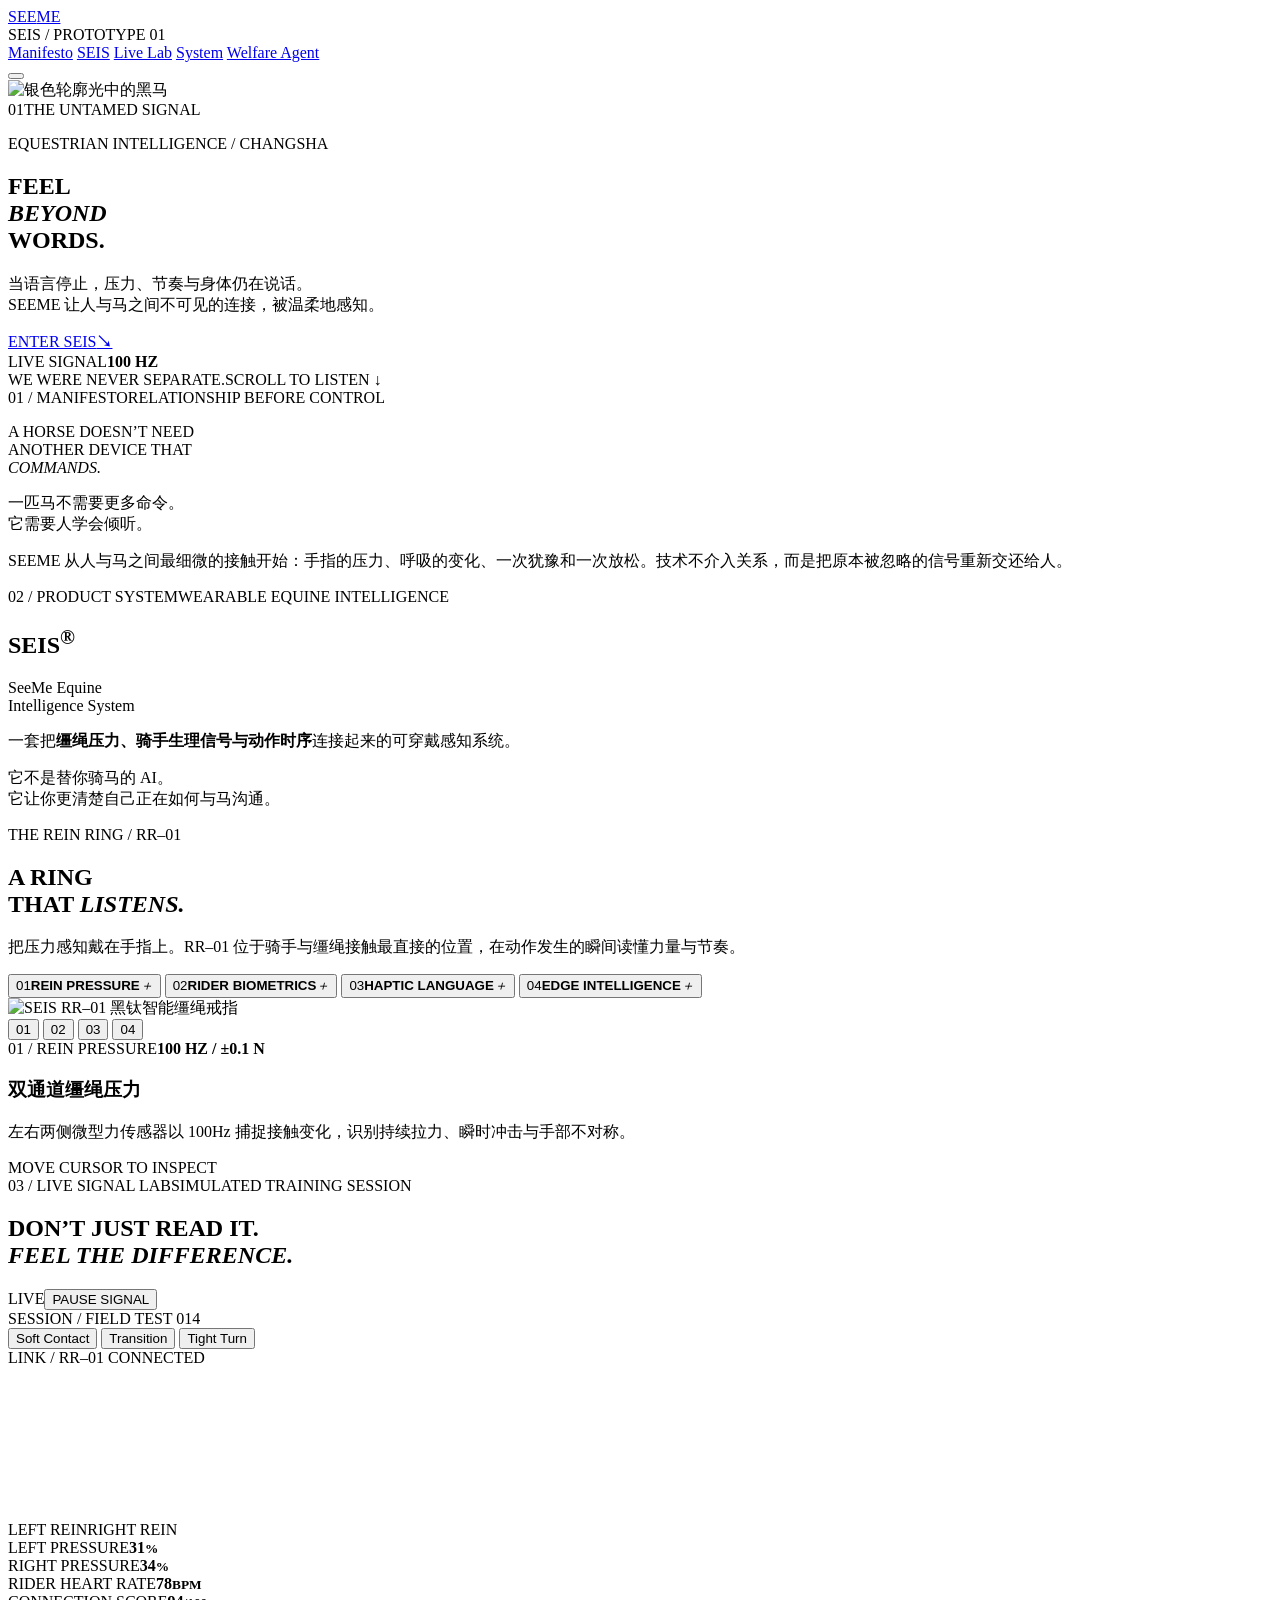
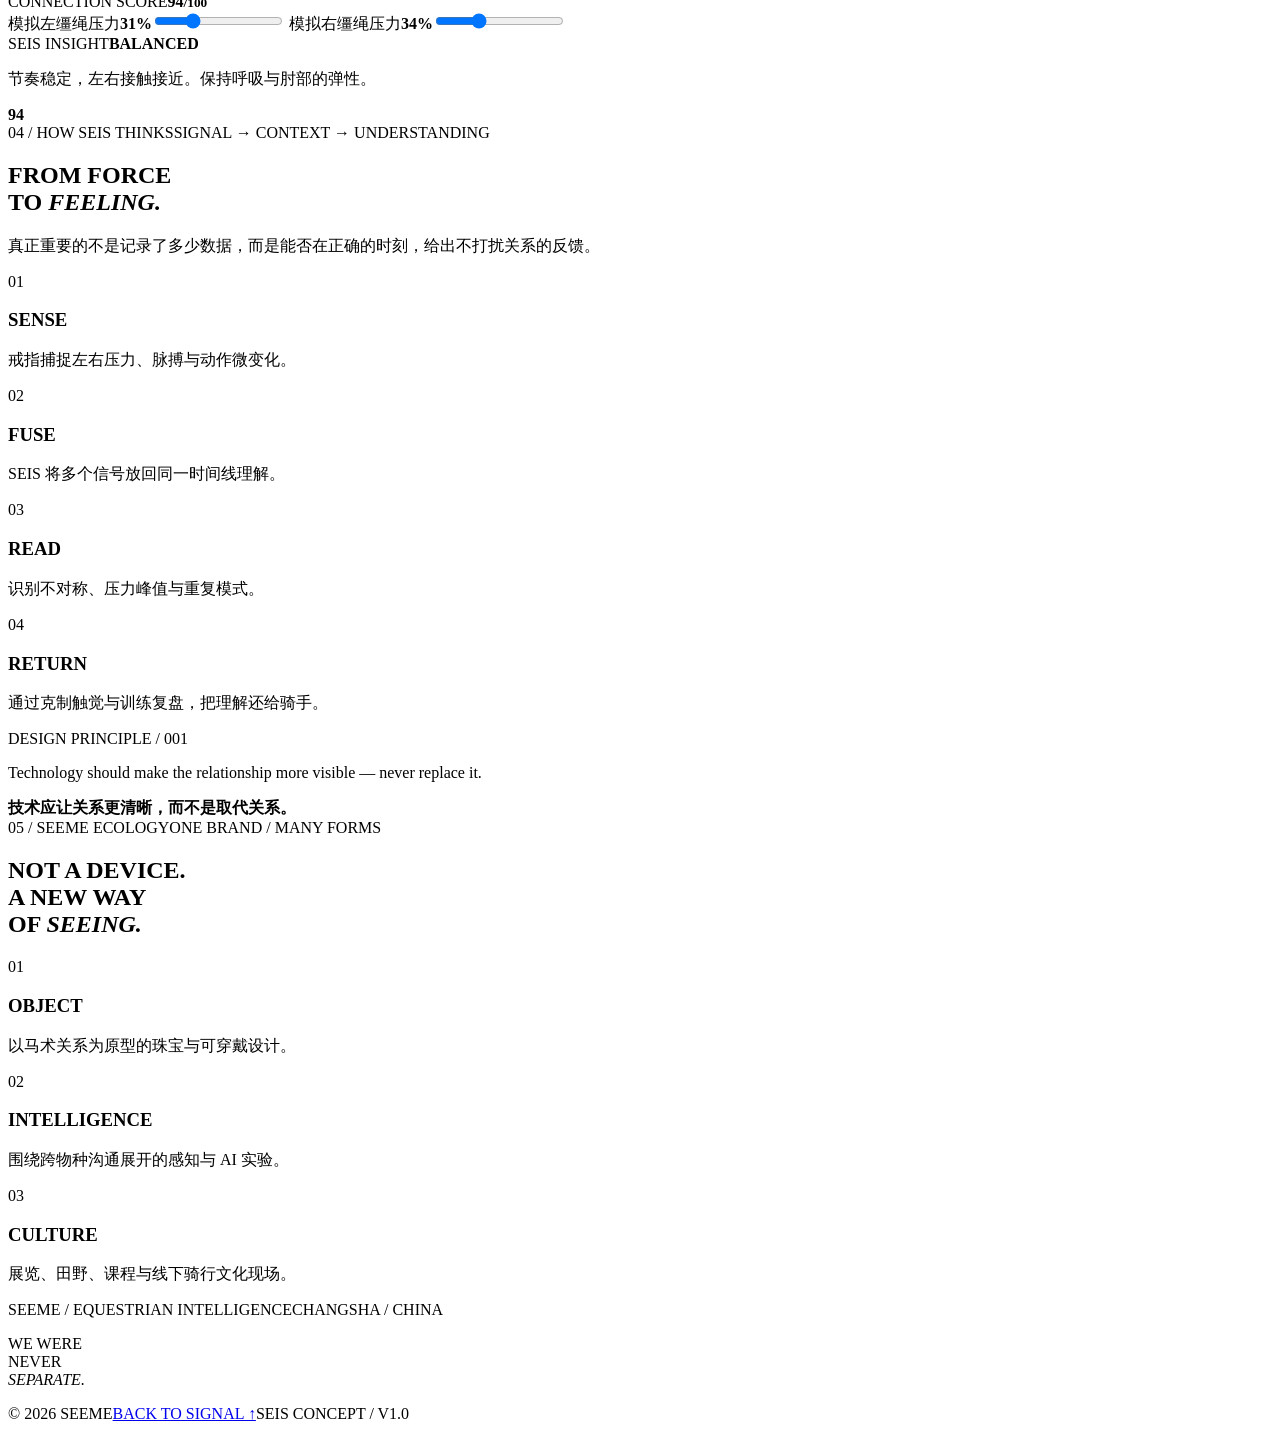
==== commit a9fb9e27: "Fix asset paths for GitHub Pages" ====
--- a/index.html
+++ b/index.html
@@ -10,8 +10,8 @@
   <meta property="og:description" content="Feel beyond words. 一套把缰绳压力、骑手生理信号与动作时序连接起来的可穿戴感知系统。">
   <meta property="og:type" content="website">
   <title>SEEME — SeeMe Equine Intelligence System</title>
-  <link rel="icon" href="/seis-ring.png">
-  <link rel="stylesheet" href="/styles.css">
+  <link rel="icon" href="seis-ring.png">
+  <link rel="stylesheet" href="styles.css">
 </head>
 <body>
   <div class="grain" aria-hidden="true"></div>
@@ -36,7 +36,7 @@
       <div class="hero-orbit orbit-two" aria-hidden="true"></div>
       <div class="hero-beam" aria-hidden="true"></div>
       <div class="hero-horse-wrap">
-        <img src="/seeme-horse-hero.png" alt="银色轮廓光中的黑马" class="hero-horse">
+        <img src="seeme-horse-hero.png" alt="银色轮廓光中的黑马" class="hero-horse">
         <div class="horse-scan" aria-hidden="true"></div>
       </div>
 
@@ -89,7 +89,7 @@
 
         <div class="ring-stage reveal">
           <div class="ring-halo" aria-hidden="true"></div>
-          <div class="ring-image-wrap"><img src="/seis-ring.png" alt="SEIS RR–01 黑钛智能缰绳戒指" class="ring-image"></div>
+          <div class="ring-image-wrap"><img src="seis-ring.png" alt="SEIS RR–01 黑钛智能缰绳戒指" class="ring-image"></div>
           <button class="hotspot hotspot-1 active" type="button" data-detail="0" aria-label="查看双通道缰绳压力"><span>01</span></button>
           <button class="hotspot hotspot-2" type="button" data-detail="1" aria-label="查看骑手生理信号"><span>02</span></button>
           <button class="hotspot hotspot-3" type="button" data-detail="2" aria-label="查看触觉反馈"><span>03</span></button>
@@ -186,6 +186,6 @@
     <div class="footer-bottom"><span>© 2026 SEEME</span><a href="#top">BACK TO SIGNAL ↑</a><span>SEIS CONCEPT / V1.0</span></div>
   </footer>
 
-  <script src="/seeme.js" defer></script>
+  <script src="seeme.js" defer></script>
 </body>
 </html>
